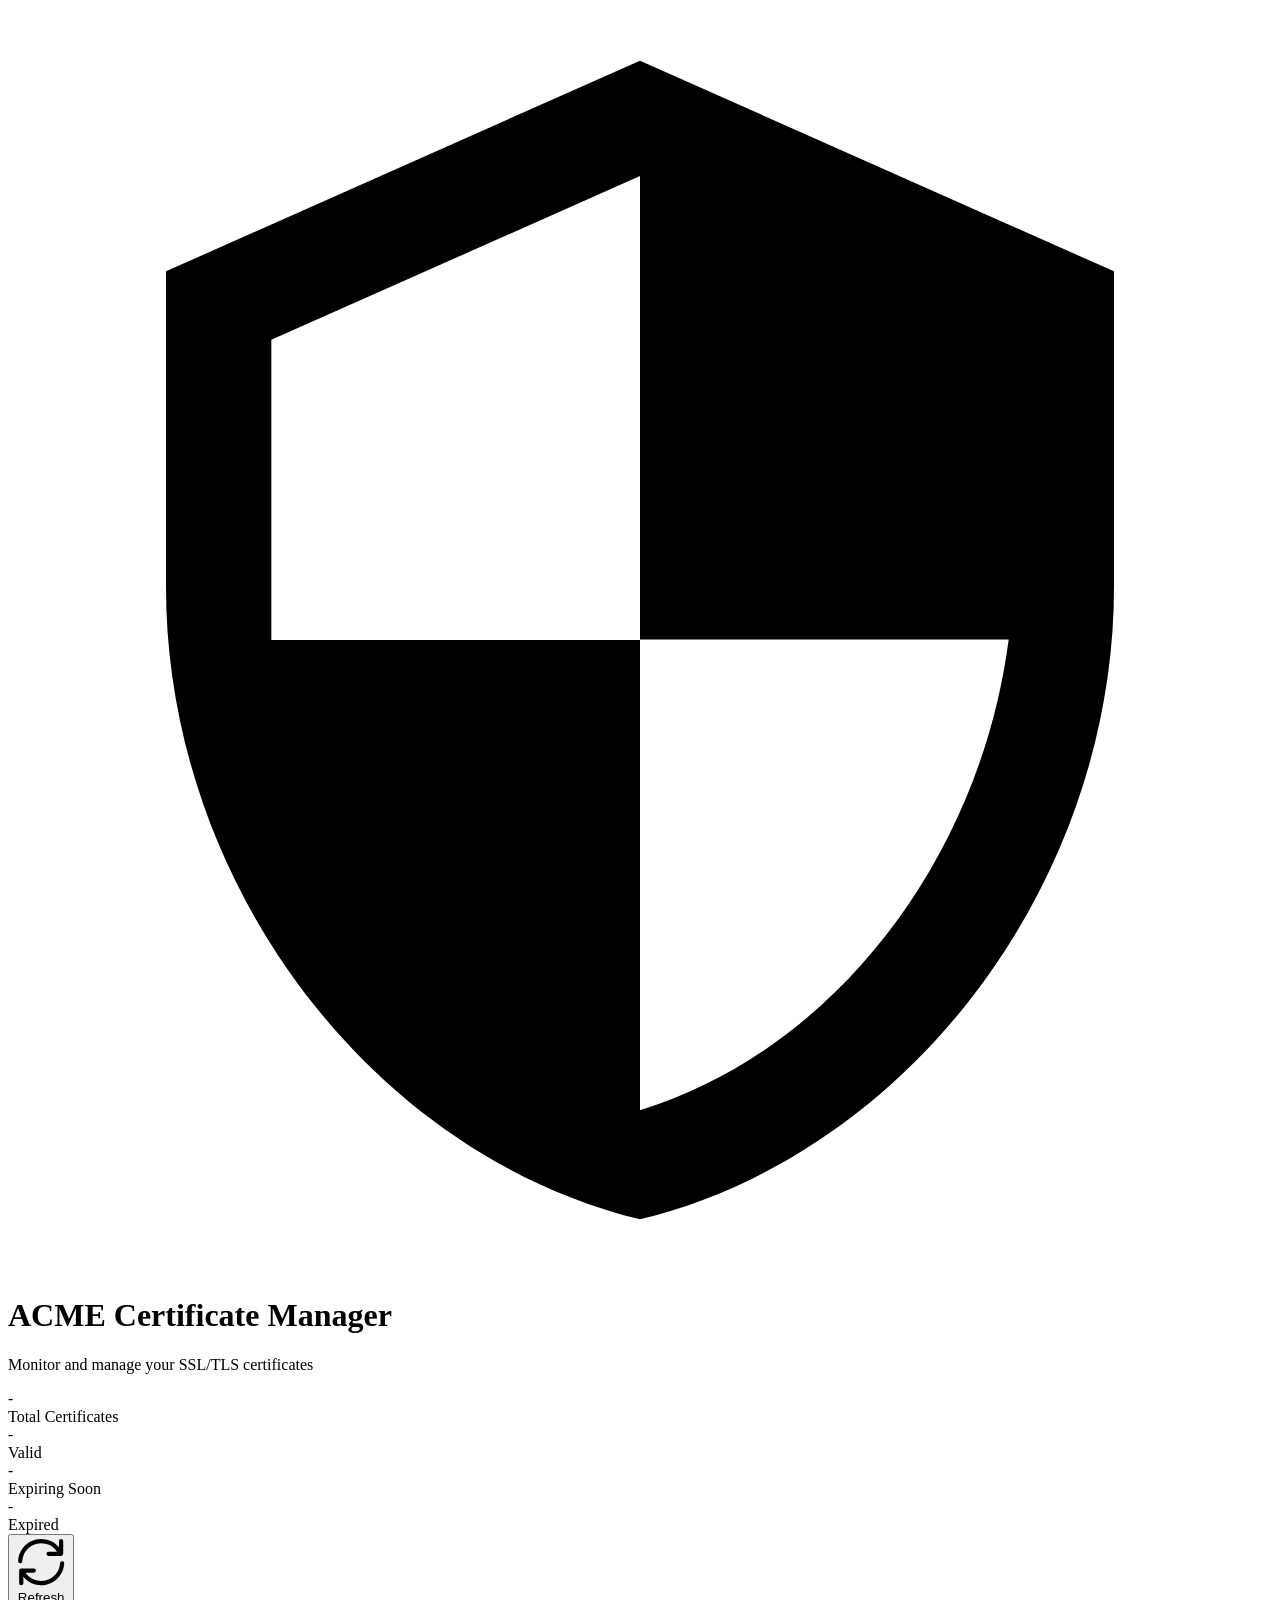
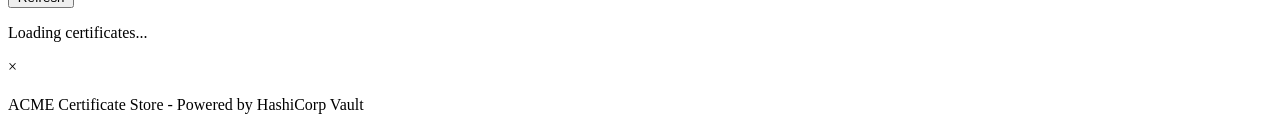
==== web/static/index.html @ d7f5af45 "adding web ui" ====
<!DOCTYPE html>
<html lang="en">
<head>
    <meta charset="UTF-8">
    <meta name="viewport" content="width=device-width, initial-scale=1.0">
    <title>ACME Certificate Manager</title>
    <link rel='stylesheet' href='https://cdn-uicons.flaticon.com/2.6.0/uicons-regular-rounded/css/uicons-regular-rounded.css'>
    <link rel='stylesheet' href='https://cdn-uicons.flaticon.com/2.6.0/uicons-bold-rounded/css/uicons-bold-rounded.css'>
    <link rel="icon" type="image/svg+xml" href="/static/favicon.svg">
    <link rel="stylesheet" href="/static/style.css">
</head>
<body>
    <div class="container">
        <header>
            <div class="header-icon">
                <svg xmlns="http://www.w3.org/2000/svg" viewBox="0 0 24 24" fill="currentColor">
                    <path d="M12 1L3 5v6c0 5.55 3.84 10.74 9 12 5.16-1.26 9-6.45 9-12V5l-9-4zm0 10.99h7c-.53 4.12-3.28 7.79-7 8.94V12H5V6.3l7-3.11v8.8z"/>
                </svg>
            </div>
            <h1>ACME Certificate Manager</h1>
            <p class="subtitle">Monitor and manage your SSL/TLS certificates</p>
        </header>

        <div class="stats-container" id="stats">
            <div class="stat-card">
                <div class="stat-value" id="totalCerts">-</div>
                <div class="stat-label">Total Certificates</div>
            </div>
            <div class="stat-card">
                <div class="stat-value" id="validCerts">-</div>
                <div class="stat-label">Valid</div>
            </div>
            <div class="stat-card">
                <div class="stat-value" id="expiringSoon">-</div>
                <div class="stat-label">Expiring Soon</div>
            </div>
            <div class="stat-card">
                <div class="stat-value" id="expiredCerts">-</div>
                <div class="stat-label">Expired</div>
            </div>
        </div>

        <div class="refresh-container">
            <button id="refreshBtn" class="refresh-btn" onclick="loadCertificates()">
                <svg id="refreshIcon" xmlns="http://www.w3.org/2000/svg" viewBox="0 0 24 24" fill="none" stroke="currentColor" stroke-width="2" stroke-linecap="round" stroke-linejoin="round">
                    <path d="M21.5 2v6h-6M2.5 22v-6h6M2 11.5a10 10 0 0 1 18.8-4.3M22 12.5a10 10 0 0 1-18.8 4.2"/>
                </svg>
                <span>Refresh</span>
            </button>
            <span id="lastUpdated" class="last-updated"></span>
        </div>

        <div id="loading" class="loading">
            <div class="spinner"></div>
            <p>Loading certificates...</p>
        </div>

        <div id="error" class="error-message" style="display: none;"></div>

        <div id="certificates" class="certificates-container"></div>

        <!-- Modal for certificate details -->
        <div id="certModal" class="modal">
            <div class="modal-content">
                <span class="close" onclick="closeModal()">&times;</span>
                <h2 id="modalTitle"></h2>
                <div id="modalBody"></div>
            </div>
        </div>
    </div>

    <footer>
        <p>ACME Certificate Store - Powered by HashiCorp Vault</p>
    </footer>

    <script src="/static/app.js"></script>
</body>
</html>
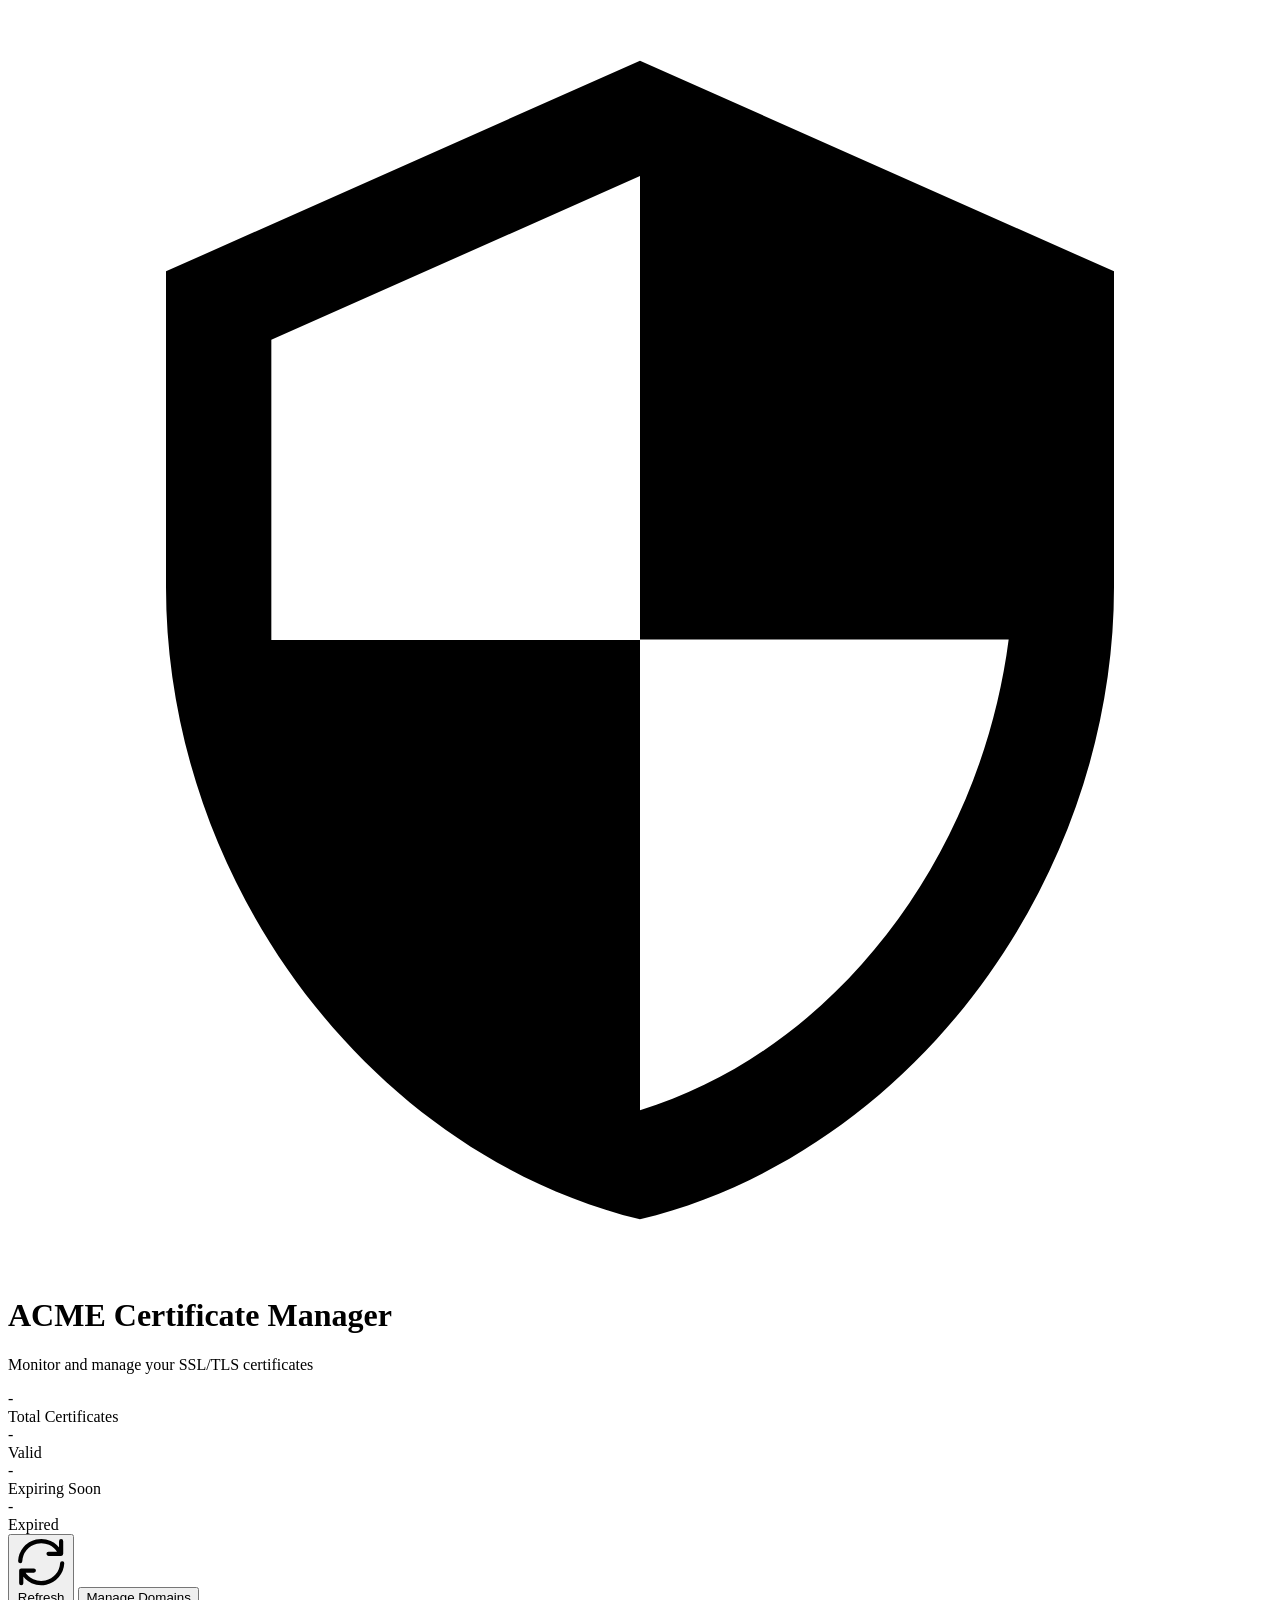
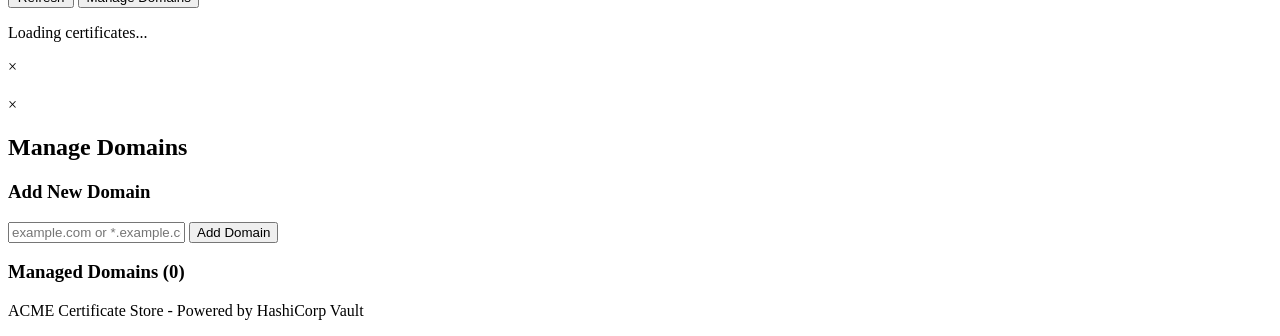
==== commit a90b1a38: "refactor domain storage" ====
--- a/web/static/index.html
+++ b/web/static/index.html
@@ -6,8 +6,8 @@
     <title>ACME Certificate Manager</title>
     <link rel='stylesheet' href='https://cdn-uicons.flaticon.com/2.6.0/uicons-regular-rounded/css/uicons-regular-rounded.css'>
     <link rel='stylesheet' href='https://cdn-uicons.flaticon.com/2.6.0/uicons-bold-rounded/css/uicons-bold-rounded.css'>
-    <link rel="icon" type="image/svg+xml" href="/static/favicon.svg">
-    <link rel="stylesheet" href="/static/style.css">
+    <link rel="icon" type="image/svg+xml" href="/ui/static/favicon.svg">
+    <link rel="stylesheet" href="/ui/static/style.css">
 </head>
 <body>
     <div class="container">
@@ -40,13 +40,19 @@
             </div>
         </div>
 
-        <div class="refresh-container">
-            <button id="refreshBtn" class="refresh-btn" onclick="loadCertificates()">
-                <svg id="refreshIcon" xmlns="http://www.w3.org/2000/svg" viewBox="0 0 24 24" fill="none" stroke="currentColor" stroke-width="2" stroke-linecap="round" stroke-linejoin="round">
-                    <path d="M21.5 2v6h-6M2.5 22v-6h6M2 11.5a10 10 0 0 1 18.8-4.3M22 12.5a10 10 0 0 1-18.8 4.2"/>
-                </svg>
-                <span>Refresh</span>
-            </button>
+        <div class="action-bar">
+            <div class="action-buttons">
+                <button id="refreshBtn" class="action-btn btn-primary" onclick="loadCertificates()">
+                    <svg id="refreshIcon" xmlns="http://www.w3.org/2000/svg" viewBox="0 0 24 24" fill="none" stroke="currentColor" stroke-width="2" stroke-linecap="round" stroke-linejoin="round">
+                        <path d="M21.5 2v6h-6M2.5 22v-6h6M2 11.5a10 10 0 0 1 18.8-4.3M22 12.5a10 10 0 0 1-18.8 4.2"/>
+                    </svg>
+                    <span>Refresh</span>
+                </button>
+                <button class="action-btn btn-secondary" onclick="showDomainManager()">
+                    <i class="fi fi-rr-settings"></i>
+                    <span>Manage Domains</span>
+                </button>
+            </div>
             <span id="lastUpdated" class="last-updated"></span>
         </div>
 
@@ -67,13 +73,42 @@
                 <div id="modalBody"></div>
             </div>
         </div>
+
+        <!-- Modal for domain management -->
+        <div id="domainModal" class="modal">
+            <div class="modal-content">
+                <span class="close" onclick="closeDomainModal()">&times;</span>
+                <h2>Manage Domains</h2>
+                
+                <div class="domain-add-section">
+                    <h3>Add New Domain</h3>
+                    <div class="domain-input-group">
+                        <input type="text" id="newDomainInput" placeholder="example.com or *.example.com" />
+                        <button class="btn btn-primary" onclick="addDomain()">
+                            <i class="fi fi-rr-plus"></i>
+                            <span>Add Domain</span>
+                        </button>
+                    </div>
+                    <div id="domainAddMessage" class="message" style="display: none;"></div>
+                </div>
+
+                <div class="domain-list-section">
+                    <h3>Managed Domains (<span id="domainCount">0</span>)</h3>
+                    <div id="domainLoading" class="loading-small" style="display: none;">
+                        <div class="spinner-small"></div>
+                        <span>Loading domains...</span>
+                    </div>
+                    <div id="domainList" class="domain-list"></div>
+                </div>
+            </div>
+        </div>
     </div>
 
     <footer>
         <p>ACME Certificate Store - Powered by HashiCorp Vault</p>
     </footer>
 
-    <script src="/static/app.js"></script>
+    <script src="/ui/static/app.js"></script>
 </body>
 </html>
 
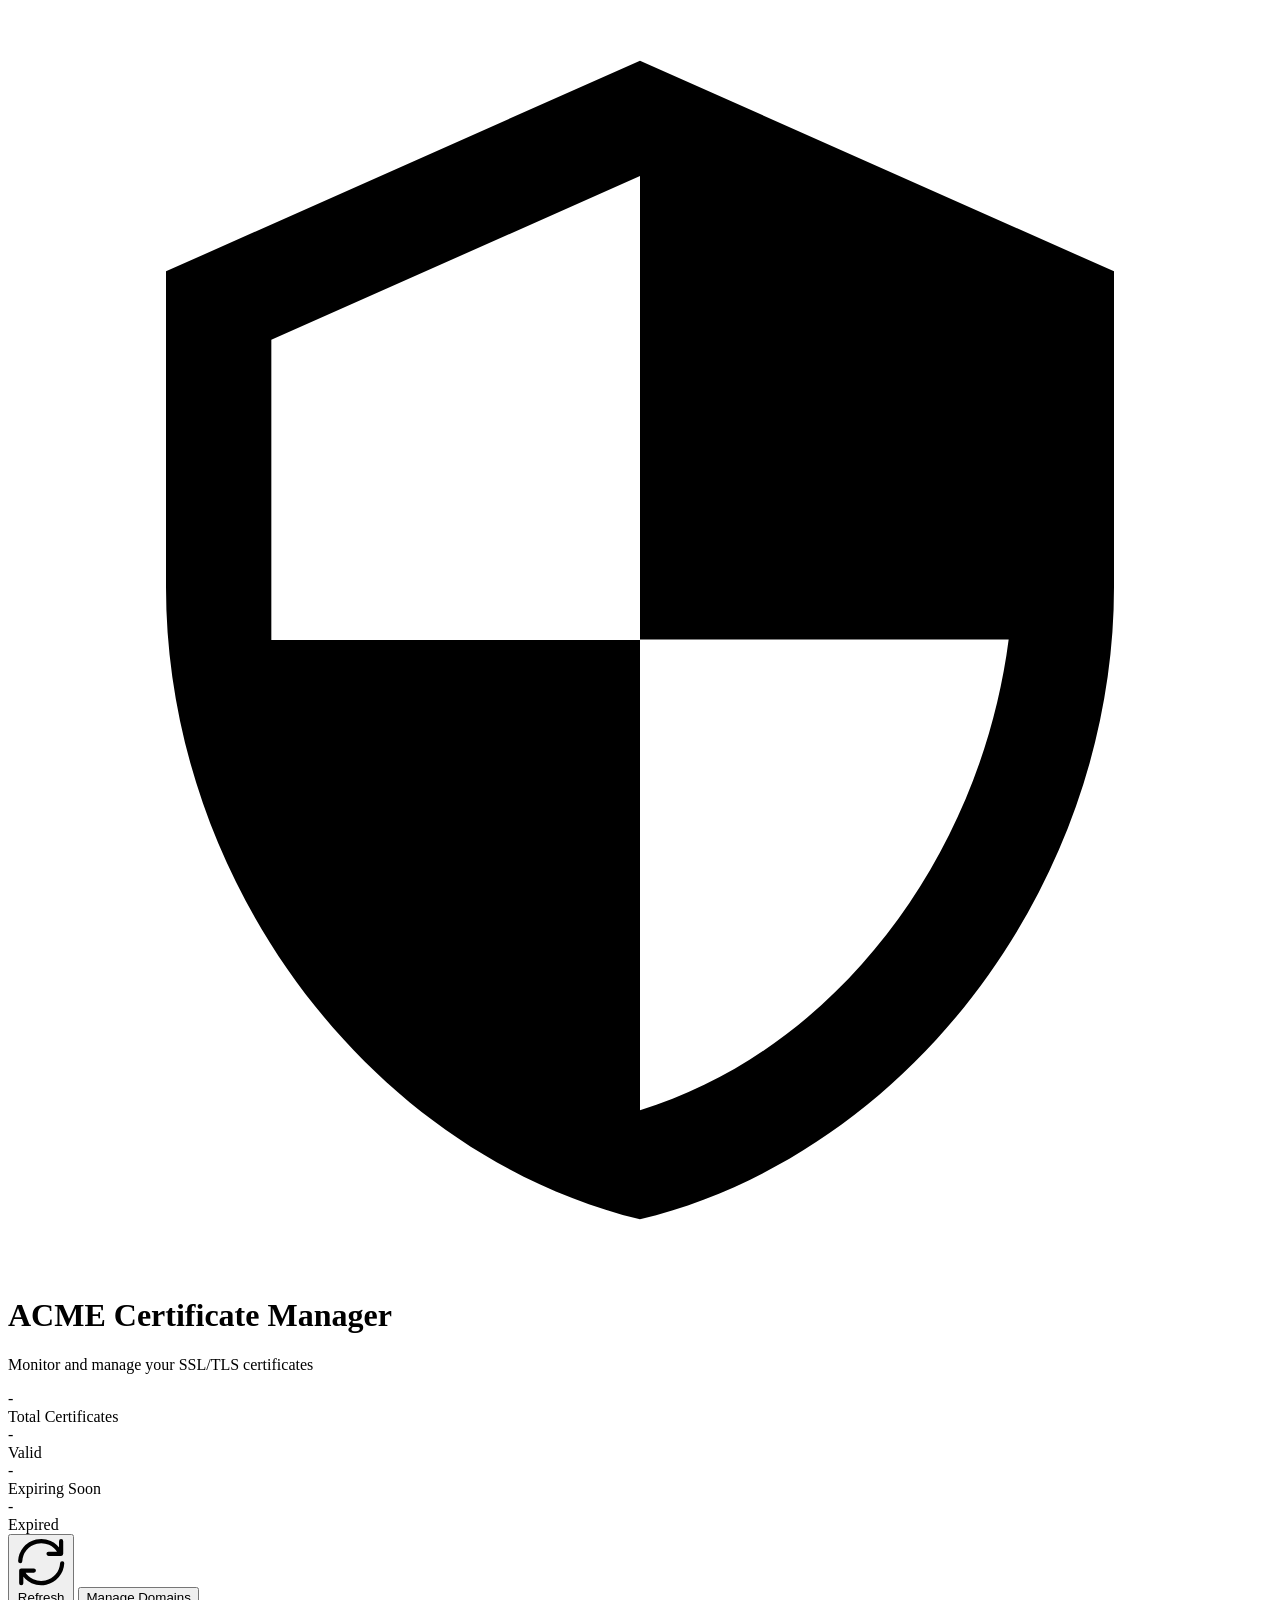
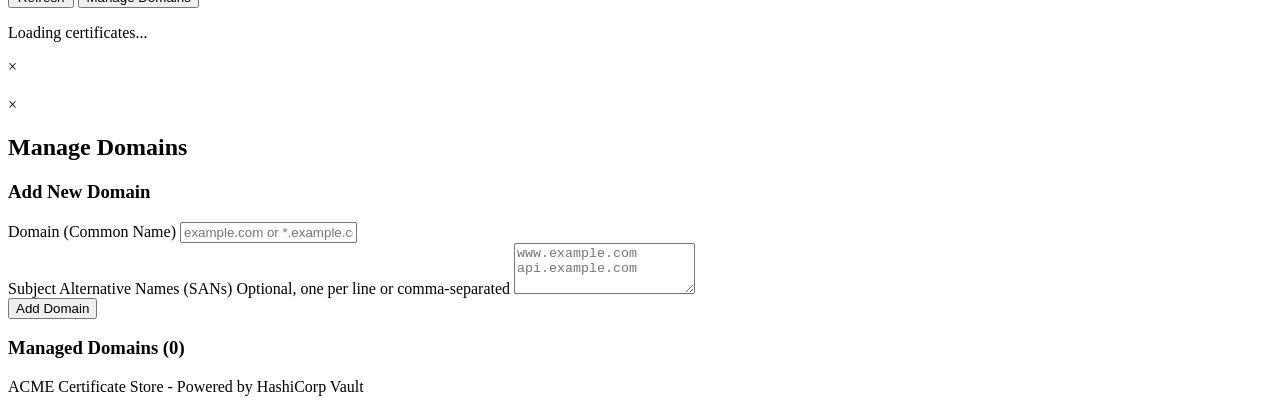
==== commit 839f5d16: "adding san support" ====
--- a/web/static/index.html
+++ b/web/static/index.html
@@ -82,9 +82,19 @@
                 
                 <div class="domain-add-section">
                     <h3>Add New Domain</h3>
-                    <div class="domain-input-group">
-                        <input type="text" id="newDomainInput" placeholder="example.com or *.example.com" />
-                        <button class="btn btn-primary" onclick="addDomain()">
+                    <div class="domain-form">
+                        <div class="form-group">
+                            <label for="newDomainInput">Domain (Common Name)</label>
+                            <input type="text" id="newDomainInput" placeholder="example.com or *.example.com" />
+                        </div>
+                        <div class="form-group">
+                            <label for="newSANsInput">
+                                Subject Alternative Names (SANs) 
+                                <span class="help-text">Optional, one per line or comma-separated</span>
+                            </label>
+                            <textarea id="newSANsInput" placeholder="www.example.com&#10;api.example.com" rows="3"></textarea>
+                        </div>
+                        <button class="btn btn-primary btn-add" onclick="addDomain()">
                             <i class="fi fi-rr-plus"></i>
                             <span>Add Domain</span>
                         </button>
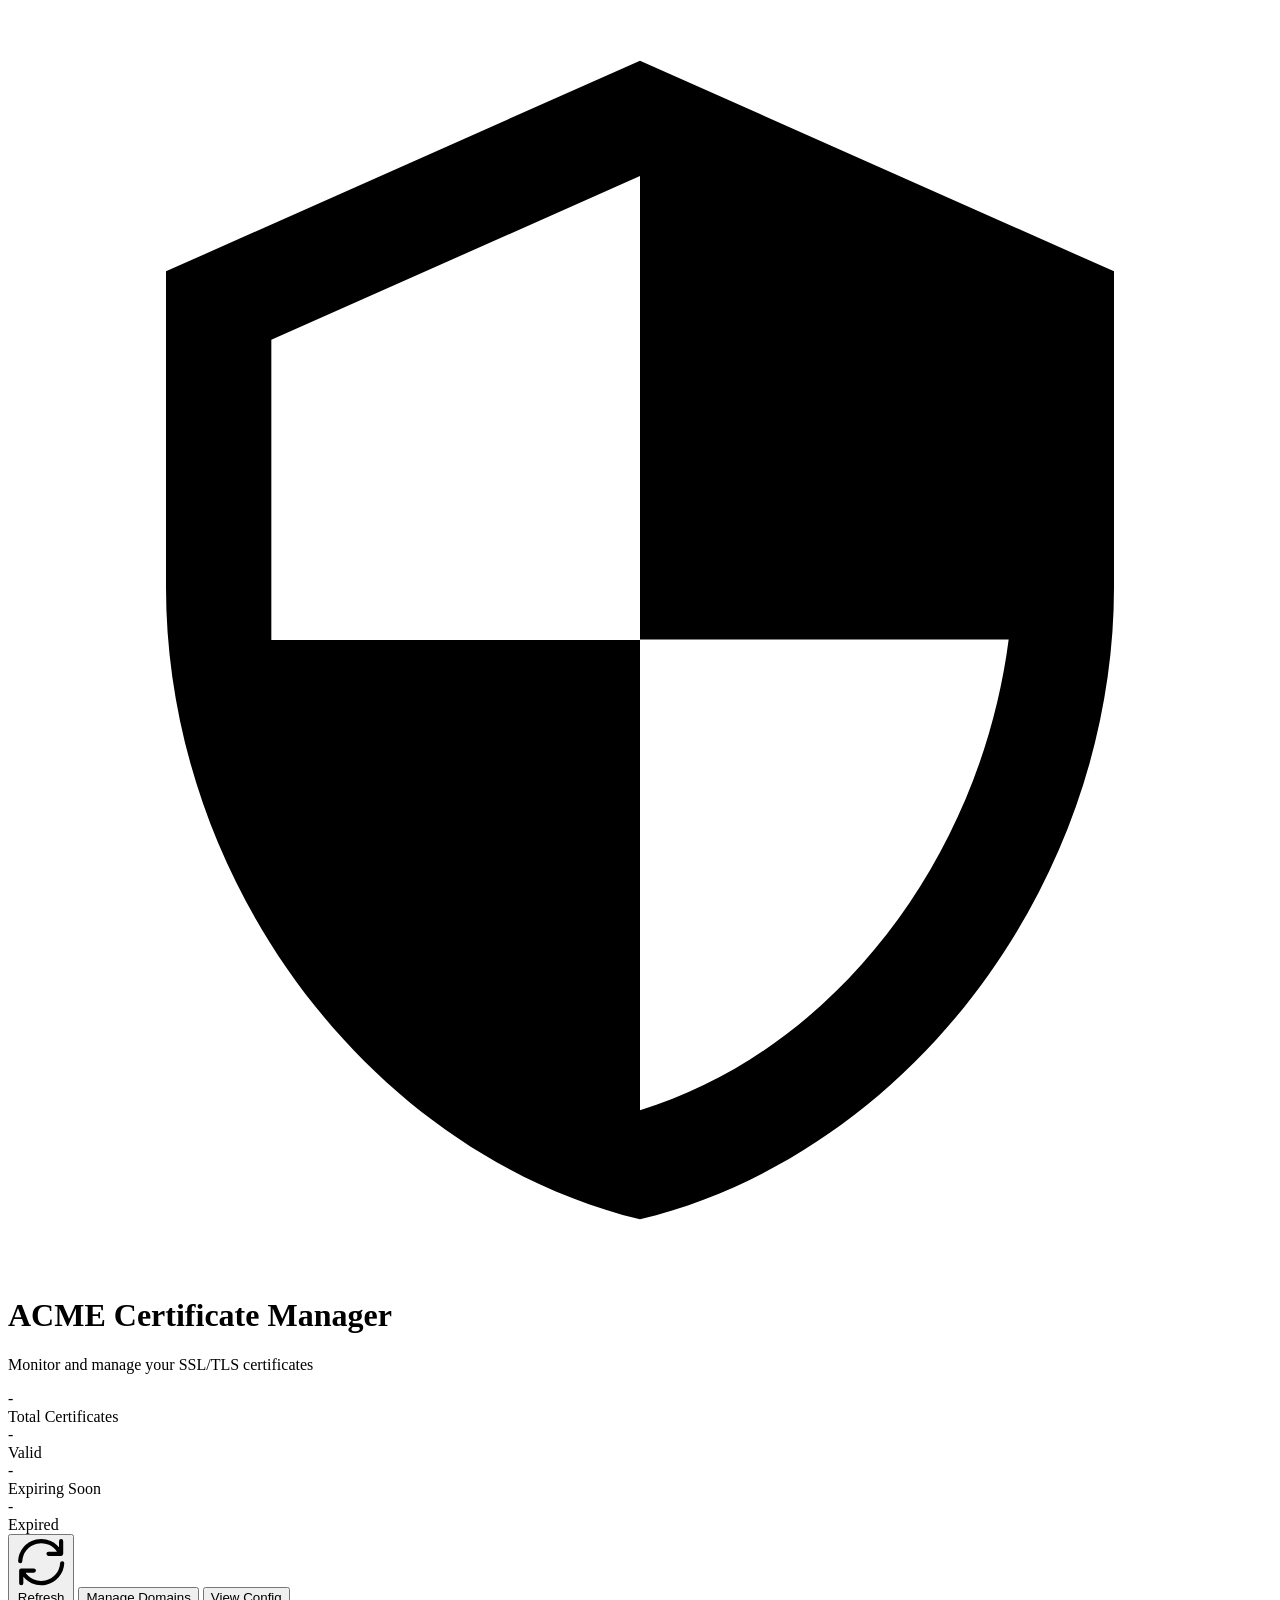
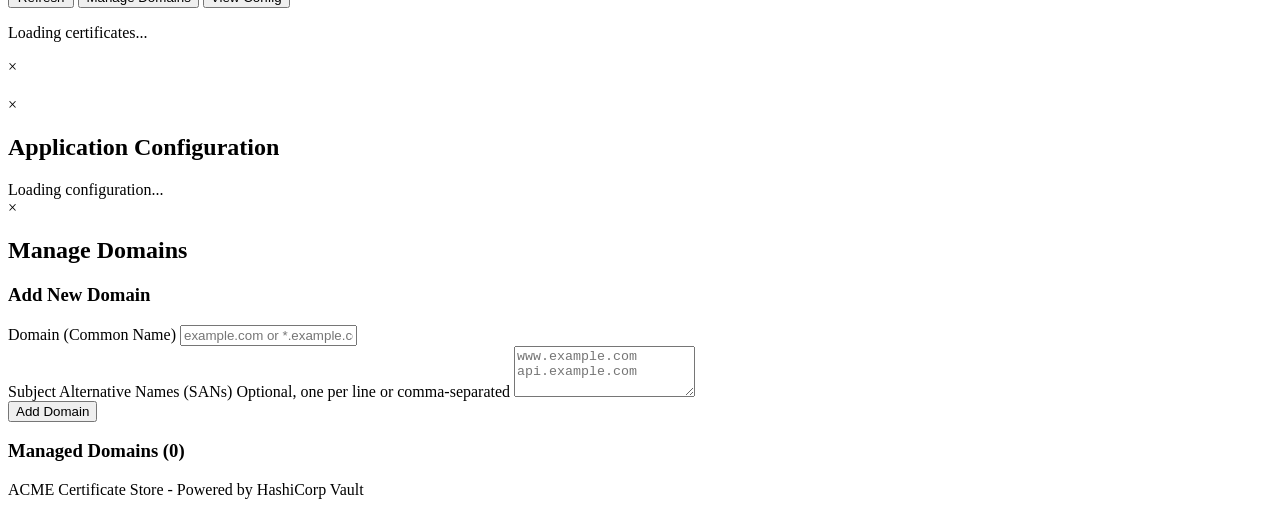
==== commit 533cbfcf: "adding config api call" ====
--- a/web/static/index.html
+++ b/web/static/index.html
@@ -48,12 +48,22 @@
                     </svg>
                     <span>Refresh</span>
                 </button>
-                <button class="action-btn btn-secondary" onclick="showDomainManager()">
+                <button class="action-btn btn-success" onclick="showDomainManager()">
                     <i class="fi fi-rr-settings"></i>
                     <span>Manage Domains</span>
                 </button>
-            </div>
-            <span id="lastUpdated" class="last-updated"></span>
+                <button class="action-btn btn-secondary" onclick="showConfig()">
+                    <i class="fi fi-rr-settings-sliders"></i>
+                    <span>View Config</span>
+                </button>
+            </div>
+            <div class="status-info">
+                <div id="autoRefreshIndicator" class="auto-refresh-indicator" style="display: none;">
+                    <i class="fi fi-rr-refresh"></i>
+                    <span>Auto-refreshing (pending certificates)...</span>
+                </div>
+                <span id="lastUpdated" class="last-updated"></span>
+            </div>
         </div>
 
         <div id="loading" class="loading">
@@ -71,6 +81,108 @@
                 <span class="close" onclick="closeModal()">&times;</span>
                 <h2 id="modalTitle"></h2>
                 <div id="modalBody"></div>
+            </div>
+        </div>
+
+        <!-- Configuration Modal -->
+        <div id="configModal" class="modal">
+            <div class="modal-content config-modal">
+                <span class="close" onclick="closeConfigModal()">&times;</span>
+                <h2><i class="fi fi-rr-settings-sliders"></i> Application Configuration</h2>
+                
+                <div id="configLoading" class="loading">
+                    <i class="fi fi-rr-spinner"></i>
+                    <span>Loading configuration...</span>
+                </div>
+                
+                <div id="configContent" style="display: none;">
+                    <div class="config-section">
+                        <h3><i class="fi fi-rr-document"></i> Logging</h3>
+                        <div class="config-item" id="config-log-level-item">
+                            <span class="config-key">Log Level:</span>
+                            <div class="config-value-container">
+                                <span class="config-value" id="config-log-level"></span>
+                            </div>
+                        </div>
+                    </div>
+                    
+                    <div class="config-section">
+                        <h3><i class="fi fi-rr-network"></i> Server</h3>
+                        <div class="config-item" id="config-server-bind-address-item">
+                            <span class="config-key">Bind Address:</span>
+                            <div class="config-value-container">
+                                <span class="config-value" id="config-server-bind-address"></span>
+                            </div>
+                        </div>
+                        <div class="config-item" id="config-server-bind-port-item">
+                            <span class="config-key">Bind Port:</span>
+                            <div class="config-value-container">
+                                <span class="config-value" id="config-server-bind-port"></span>
+                            </div>
+                        </div>
+                    </div>
+                    
+                    <div class="config-section">
+                        <h3><i class="fi fi-rr-diploma"></i> ACME</h3>
+                        <div class="config-item" id="config-acme-directory-item">
+                            <span class="config-key">Directory:</span>
+                            <div class="config-value-container">
+                                <span class="config-value" id="config-acme-directory"></span>
+                            </div>
+                        </div>
+                        <div class="config-item" id="config-acme-email-item">
+                            <span class="config-key">Account Email:</span>
+                            <div class="config-value-container">
+                                <span class="config-value" id="config-acme-email"></span>
+                            </div>
+                        </div>
+                        <div class="config-item" id="config-acme-dns-server-item">
+                            <span class="config-key">DNS Server:</span>
+                            <div class="config-value-container">
+                                <span class="config-value" id="config-acme-dns-server"></span>
+                            </div>
+                        </div>
+                        <div class="config-item" id="config-acme-dns-provider-item">
+                            <span class="config-key">DNS Provider:</span>
+                            <div class="config-value-container">
+                                <span class="config-value" id="config-acme-dns-provider"></span>
+                            </div>
+                        </div>
+                    </div>
+                    
+                    <div class="config-section">
+                        <h3><i class="fi fi-rr-lock"></i> Vault</h3>
+                        <div class="config-item" id="config-vault-address-item">
+                            <span class="config-key">Address:</span>
+                            <div class="config-value-container">
+                                <span class="config-value" id="config-vault-address"></span>
+                            </div>
+                        </div>
+                        <div class="config-item" id="config-vault-mount-item">
+                            <span class="config-key">KV2 Mount:</span>
+                            <div class="config-value-container">
+                                <span class="config-value" id="config-vault-mount"></span>
+                            </div>
+                        </div>
+                        <div class="config-item" id="config-vault-path-item">
+                            <span class="config-key">KV2 Secret Path:</span>
+                            <div class="config-value-container">
+                                <span class="config-value" id="config-vault-path"></span>
+                            </div>
+                        </div>
+                        <div class="config-item" id="config-vault-tls-skip-item">
+                            <span class="config-key">TLS Skip Verify:</span>
+                            <div class="config-value-container">
+                                <span class="config-value" id="config-vault-tls-skip"></span>
+                            </div>
+                        </div>
+                    </div>
+                    
+                    <div class="config-note">
+                        <i class="fi fi-rr-info"></i>
+                        <span>Sensitive values (tokens, passwords) are not displayed for security reasons.</span>
+                    </div>
+                </div>
             </div>
         </div>
 
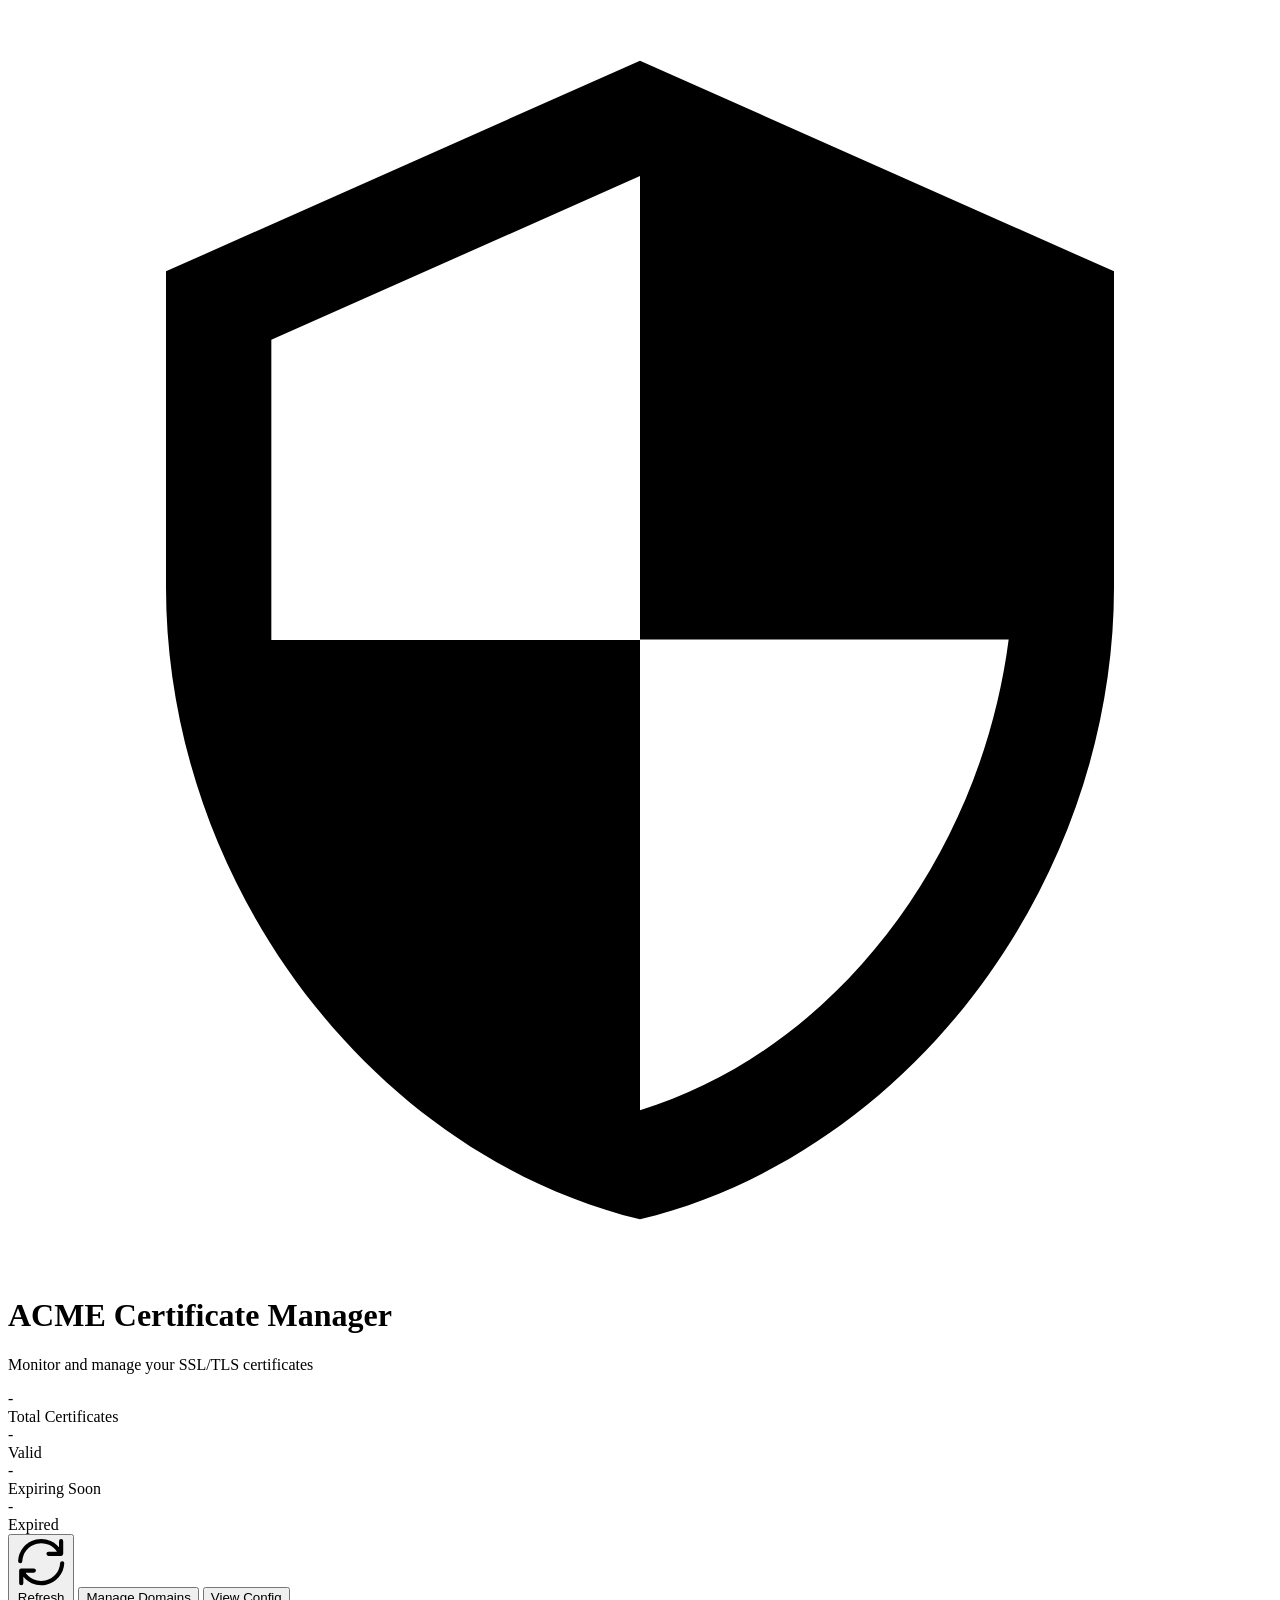
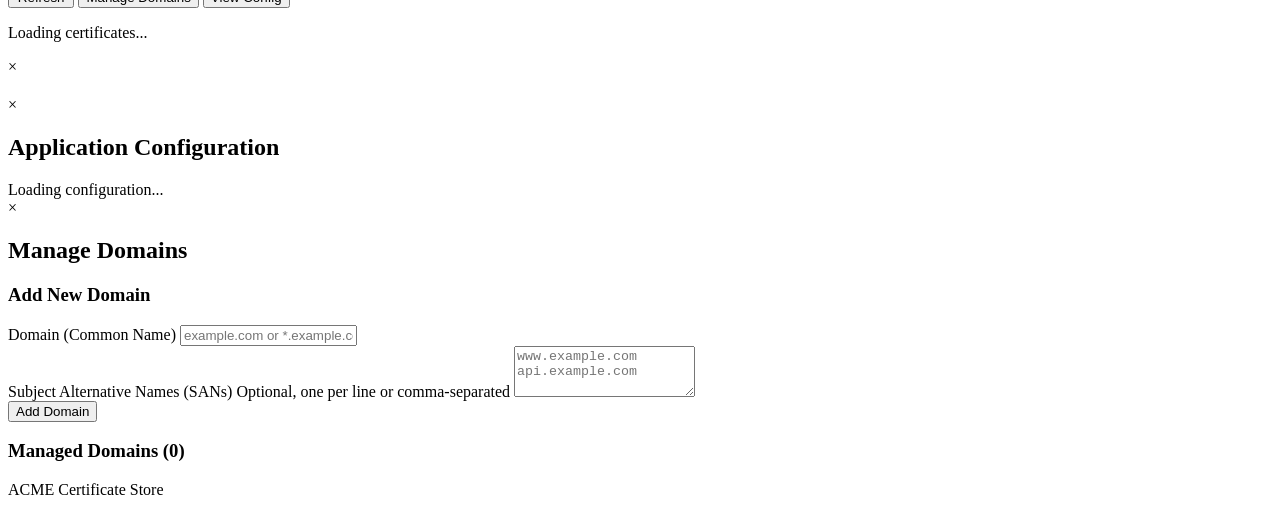
==== commit 0c96d089: "adding goreleaser" ====
--- a/web/static/index.html
+++ b/web/static/index.html
@@ -227,7 +227,7 @@
     </div>
 
     <footer>
-        <p>ACME Certificate Store - Powered by HashiCorp Vault</p>
+        <p>ACME Certificate Store</p>
     </footer>
 
     <script src="/ui/static/app.js"></script>
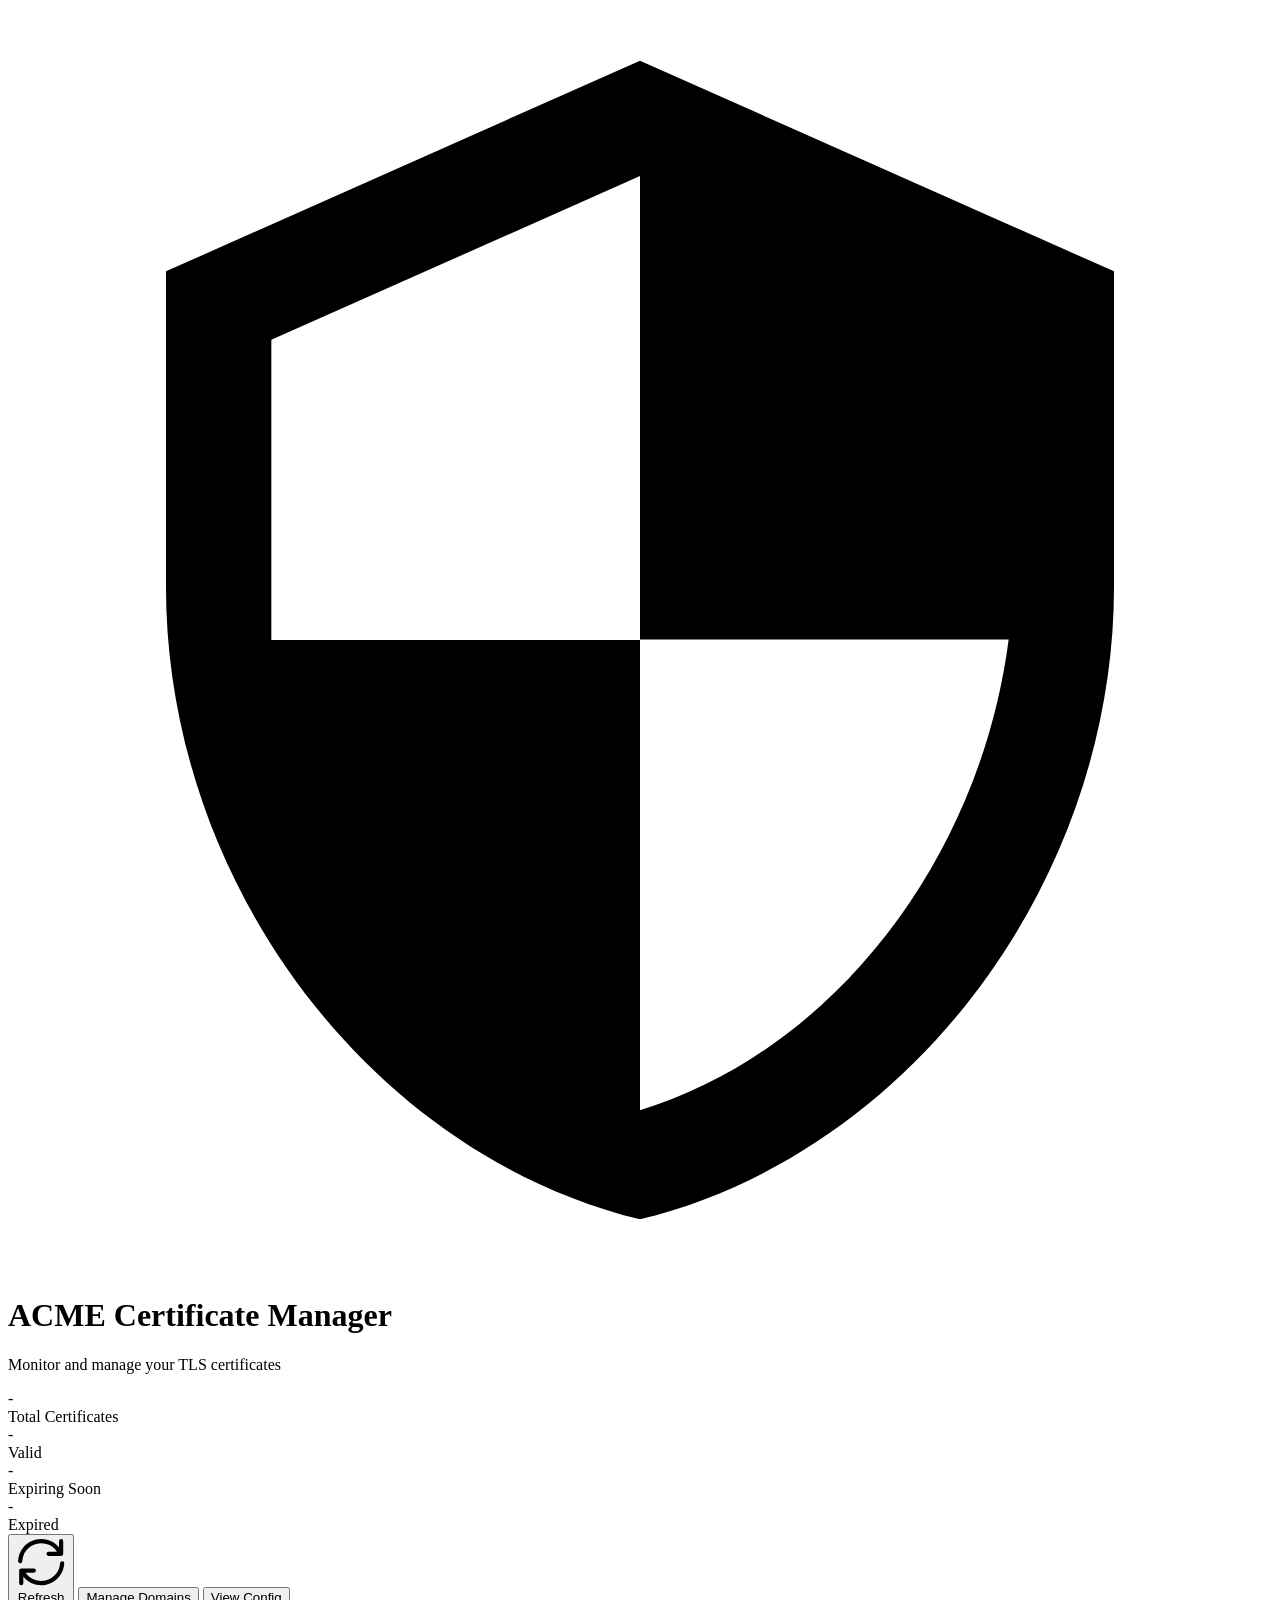
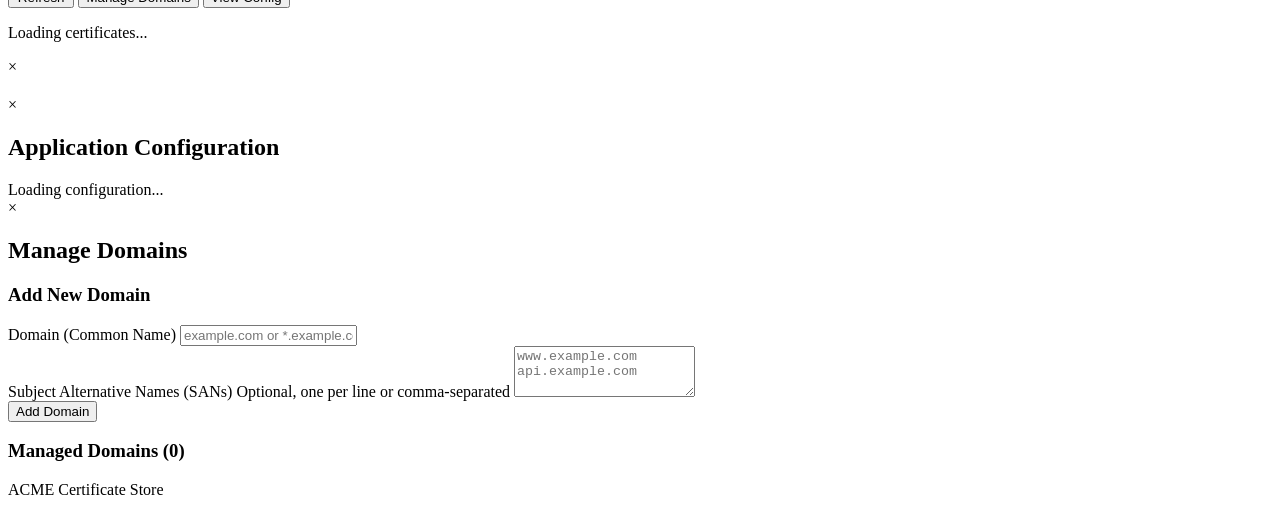
==== commit 97396d2c: "remove a ton of useless AI generated docs" ====
--- a/web/static/index.html
+++ b/web/static/index.html
@@ -18,7 +18,7 @@
                 </svg>
             </div>
             <h1>ACME Certificate Manager</h1>
-            <p class="subtitle">Monitor and manage your SSL/TLS certificates</p>
+            <p class="subtitle">Monitor and manage your TLS certificates</p>
         </header>
 
         <div class="stats-container" id="stats">
